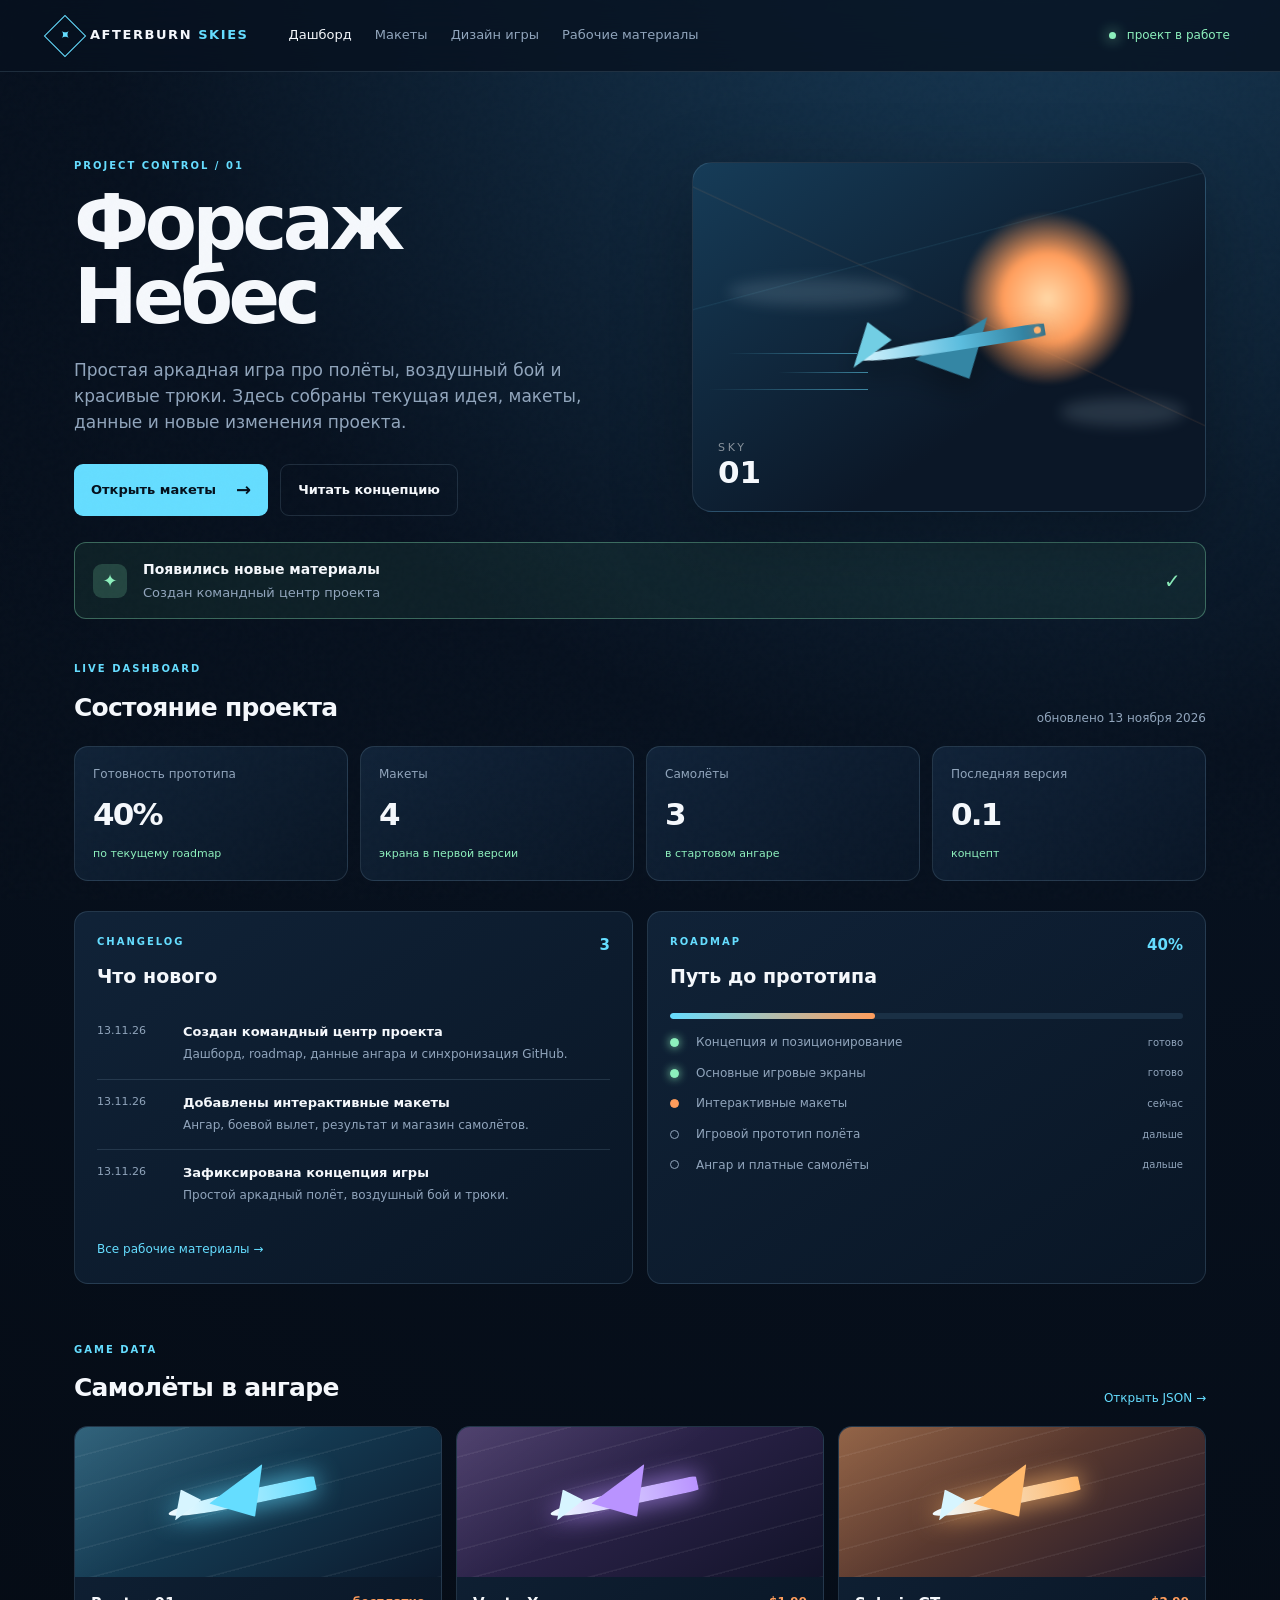
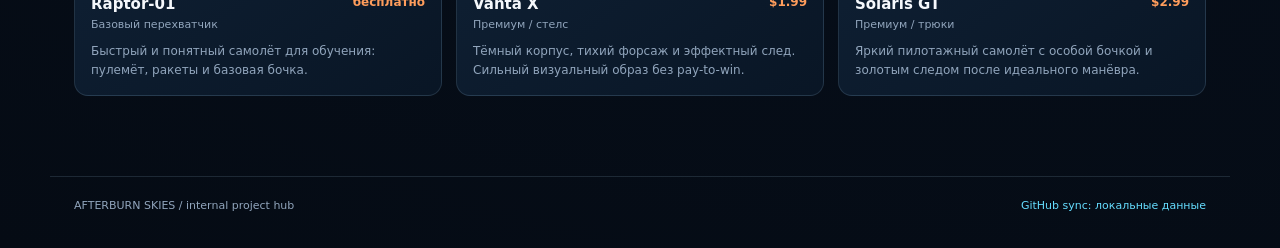
==== index.html @ 61263c46 "Create Afterburn Skies project hub and mockups" ====
<!doctype html>
<html lang="ru">
<head>
  <meta charset="utf-8">
  <meta name="viewport" content="width=device-width, initial-scale=1">
  <meta name="theme-color" content="#07111f">
  <title>Afterburn Skies — командный центр</title>
  <link rel="stylesheet" href="styles.css">
</head>
<body>
  <div class="noise"></div>
  <header class="topbar">
    <a class="brand" href="./"><span class="brand-mark">✦</span><span>AFTERBURN <em>SKIES</em></span></a>
    <nav>
      <a class="active" href="./">Дашборд</a>
      <a href="mockups/">Макеты</a>
      <a href="docs/game-design.md">Дизайн игры</a>
      <a href="docs/working-materials.md">Рабочие материалы</a>
    </nav>
    <div class="status-pill"><span class="status-dot"></span> проект в работе</div>
  </header>

  <main class="shell">
    <section class="hero">
      <div>
        <p class="eyebrow">PROJECT CONTROL / 01</p>
        <h1>Форсаж Небес</h1>
        <p class="hero-copy">Простая аркадная игра про полёты, воздушный бой и красивые трюки. Здесь собраны текущая идея, макеты, данные и новые изменения проекта.</p>
        <div class="hero-actions"><a class="button primary" href="mockups/">Открыть макеты <span>→</span></a><a class="button ghost" href="docs/game-design.md">Читать концепцию</a></div>
      </div>
      <div class="hero-art" aria-label="Декоративная иллюстрация самолёта">
        <div class="sun"></div><div class="cloud cloud-a"></div><div class="cloud cloud-b"></div>
        <div class="plane"><span class="plane-wing"></span><span class="plane-body"></span><span class="plane-tail"></span></div>
        <div class="speed-line line-a"></div><div class="speed-line line-b"></div><div class="speed-line line-c"></div>
        <div class="art-label">SKY<br><strong>01</strong></div>
      </div>
    </section>

    <section id="new" class="notice-panel hidden">
      <div class="notice-icon">✦</div><div><strong id="notice-title">Появились новые материалы</strong><p id="notice-copy">Проверьте список изменений проекта.</p></div><button id="mark-seen" class="icon-button" title="Отметить просмотренным">✓</button>
    </section>

    <section class="section-head"><div><p class="eyebrow">LIVE DASHBOARD</p><h2>Состояние проекта</h2></div><span class="updated" id="last-updated">загрузка данных…</span></section>
    <section class="metrics" id="metrics"></section>

    <section class="grid-2">
      <article class="panel updates-panel"><div class="panel-head"><div><p class="eyebrow">CHANGELOG</p><h3>Что нового</h3></div><span class="count" id="update-count">0</span></div><div id="updates" class="updates-list"></div><a class="text-link" href="docs/working-materials.md">Все рабочие материалы →</a></article>
      <article class="panel roadmap-panel"><div class="panel-head"><div><p class="eyebrow">ROADMAP</p><h3>Путь до прототипа</h3></div><span class="progress-label" id="progress-label">0%</span></div><div class="progress"><span id="progress-bar"></span></div><div id="roadmap" class="roadmap"></div></article>
    </section>

    <section class="section-head compact"><div><p class="eyebrow">GAME DATA</p><h2>Самолёты в ангаре</h2></div><a class="text-link" href="data/planes.json">Открыть JSON →</a></section>
    <section id="planes" class="planes-grid"></section>
  </main>

  <footer class="footer"><span>AFTERBURN SKIES / internal project hub</span><span id="api-status">GitHub sync: проверка…</span></footer>
  <script src="app.js"></script>
</body>
</html>
---- styles.css ----
:root{--bg:#07111f;--panel:#0d1b2d;--panel2:#12253b;--text:#f5f8fc;--muted:#91a5bc;--line:rgba(157,190,219,.16);--cyan:#65ddff;--orange:#ff9d5c;--green:#8df0bd;--shadow:0 24px 80px rgba(0,0,0,.28)}
*{box-sizing:border-box}html{scroll-behavior:smooth}body{margin:0;background:radial-gradient(circle at 80% -10%,#193e5b 0,#07111f 42%,#050b14 100%);color:var(--text);font:15px/1.55 Inter,ui-sans-serif,system-ui,-apple-system,"Segoe UI",sans-serif;min-height:100vh}.noise{position:fixed;inset:0;pointer-events:none;opacity:.035;background-image:url("data:image/svg+xml,%3Csvg viewBox='0 0 180 180' xmlns='http://www.w3.org/2000/svg'%3E%3Cfilter id='n'%3E%3CfeTurbulence type='fractalNoise' baseFrequency='.9' numOctaves='3' stitchTiles='stitch'/%3E%3C/filter%3E%3Crect width='100%25' height='100%25' filter='url(%23n)' opacity='.5'/%3E%3C/svg%3E")}.topbar{height:72px;border-bottom:1px solid var(--line);display:flex;align-items:center;gap:40px;padding:0 max(24px,calc((100% - 1180px)/2));position:sticky;top:0;z-index:10;background:rgba(7,17,31,.78);backdrop-filter:blur(18px)}.brand{display:flex;align-items:center;gap:10px;color:var(--text);text-decoration:none;font-weight:800;letter-spacing:.12em;font-size:13px;white-space:nowrap}.brand em{font-style:normal;color:var(--cyan)}.brand-mark{display:grid;place-items:center;width:30px;height:30px;border:1px solid var(--cyan);color:var(--cyan);transform:rotate(45deg);font-size:14px}.brand-mark::first-letter{transform:rotate(-45deg)}nav{display:flex;gap:23px;flex:1}nav a{color:var(--muted);text-decoration:none;font-size:13px}nav a:hover,nav a.active{color:var(--text)}.status-pill{font-size:12px;color:var(--green);white-space:nowrap}.status-dot{display:inline-block;width:7px;height:7px;background:var(--green);border-radius:50%;margin-right:7px;box-shadow:0 0 14px var(--green)}.shell{max-width:1180px;margin:auto;padding:70px 24px 80px}.hero{display:grid;grid-template-columns:1.05fr .95fr;min-height:390px;align-items:center;gap:50px}.eyebrow{font-size:10px;letter-spacing:.2em;color:var(--cyan);font-weight:800;margin:0 0 12px}.hero h1{font-size:clamp(42px,7vw,76px);line-height:.98;letter-spacing:-.06em;margin:0 0 22px;max-width:640px}.hero-copy{max-width:540px;color:var(--muted);font-size:17px}.hero-actions{display:flex;gap:12px;margin-top:28px;flex-wrap:wrap}.button{display:inline-flex;align-items:center;gap:20px;padding:12px 17px;border-radius:9px;text-decoration:none;font-weight:750;font-size:13px}.button.primary{background:var(--cyan);color:#04101c}.button.primary span{font-size:18px}.button.ghost{border:1px solid var(--line);color:var(--text)}.hero-art{height:350px;border:1px solid var(--line);border-radius:20px;overflow:hidden;position:relative;background:linear-gradient(145deg,#163c58,#0b1727 65%);box-shadow:var(--shadow)}.hero-art::before{content:"";position:absolute;inset:0;background:linear-gradient(165deg,transparent 30%,rgba(101,221,255,.08) 30.2%,transparent 30.5%),linear-gradient(25deg,transparent 55%,rgba(255,157,92,.09) 55.2%,transparent 55.5%)}.sun{position:absolute;width:175px;height:175px;border-radius:50%;right:70px;top:48px;background:radial-gradient(circle,#ffd7a6 0,#ff9d5c 36%,rgba(255,157,92,0) 70%);filter:blur(2px)}.cloud{position:absolute;height:28px;border-radius:50%;background:rgba(212,241,255,.14);filter:blur(7px)}.cloud-a{width:180px;top:115px;left:35px}.cloud-b{width:125px;top:235px;right:20px}.plane{position:absolute;left:27%;top:40%;width:230px;height:85px;transform:rotate(-9deg);filter:drop-shadow(0 14px 15px rgba(0,0,0,.35))}.plane-body{position:absolute;left:25px;top:36px;width:190px;height:14px;border-radius:100% 20% 20% 100%;background:linear-gradient(90deg,#d7f5ff,#5cbdde 55%,#25708f)}.plane-body::after{content:"";position:absolute;right:4px;top:3px;width:7px;height:7px;border-radius:50%;background:#ffb26f;box-shadow:0 0 12px #ff9d5c}.plane-wing{position:absolute;left:82px;top:22px;width:78px;height:58px;clip-path:polygon(0 52%,100% 0,65% 100%);background:#3486a4}.plane-tail{position:absolute;left:20px;top:8px;width:42px;height:43px;clip-path:polygon(0 100%,100% 50%,50% 0);background:#72cee4}.speed-line{position:absolute;height:1px;background:linear-gradient(90deg,transparent,var(--cyan));opacity:.55}.line-a{width:130px;left:34px;top:190px}.line-b{width:90px;left:85px;top:209px}.line-c{width:160px;left:15px;top:226px}.art-label{position:absolute;bottom:20px;left:25px;color:rgba(255,255,255,.5);font-size:11px;letter-spacing:.25em;line-height:1.2}.art-label strong{font-size:31px;color:var(--text);letter-spacing:0}.notice-panel{display:flex;align-items:center;gap:16px;border:1px solid rgba(141,240,189,.35);background:rgba(50,108,86,.18);border-radius:12px;padding:15px 18px;margin:10px 0 42px}.notice-panel.hidden{display:none}.notice-icon{width:34px;height:34px;display:grid;place-items:center;border-radius:9px;background:rgba(141,240,189,.18);color:var(--green);font-size:18px}.notice-panel strong{font-size:14px}.notice-panel p{margin:2px 0 0;color:var(--muted);font-size:13px}.icon-button{margin-left:auto;border:0;background:transparent;color:var(--green);font-size:20px;cursor:pointer}.section-head{display:flex;justify-content:space-between;align-items:end;margin:25px 0 18px}.section-head.compact{margin-top:58px}.section-head h2{margin:0;font-size:25px;letter-spacing:-.03em}.updated{color:var(--muted);font-size:12px}.metrics{display:grid;grid-template-columns:repeat(4,1fr);gap:12px;margin-bottom:30px}.metric,.panel,.plane-card{background:linear-gradient(145deg,rgba(18,37,59,.9),rgba(10,23,39,.9));border:1px solid var(--line);border-radius:14px}.metric{padding:18px}.metric .label{color:var(--muted);font-size:12px}.metric .value{font-size:31px;font-weight:800;letter-spacing:-.06em;margin:7px 0}.metric .meta{font-size:11px;color:var(--green)}.grid-2{display:grid;grid-template-columns:1fr 1fr;gap:14px}.panel{padding:22px;min-height:270px}.panel-head{display:flex;justify-content:space-between;align-items:start}.panel-head h3{margin:0;font-size:19px}.count,.progress-label{color:var(--cyan);font-weight:800}.updates-list{margin:18px 0}.update{display:flex;gap:12px;padding:13px 0;border-top:1px solid var(--line)}.update:first-child{border-top:0}.update-date{color:var(--muted);font-size:11px;min-width:74px}.update strong{display:block;font-size:13px}.update span{color:var(--muted);font-size:12px}.text-link{color:var(--cyan);font-size:12px;text-decoration:none}.progress{height:6px;background:#1a3045;border-radius:10px;margin:22px 0 14px;overflow:hidden}.progress span{display:block;height:100%;background:linear-gradient(90deg,var(--cyan),var(--orange));border-radius:inherit;transition:width .5s}.roadmap{display:grid;gap:12px}.roadmap-row{display:grid;grid-template-columns:16px 1fr auto;align-items:center;gap:10px;font-size:12px}.roadmap-row i{width:9px;height:9px;border:1px solid var(--muted);border-radius:50%}.roadmap-row.done i{background:var(--green);border-color:var(--green);box-shadow:0 0 10px var(--green)}.roadmap-row.current i{background:var(--orange);border-color:var(--orange)}.roadmap-row span{color:var(--muted)}.roadmap-row b{font-size:10px;color:var(--muted);font-weight:500}.planes-grid{display:grid;grid-template-columns:repeat(3,1fr);gap:14px}.plane-card{padding:0;overflow:hidden}.plane-visual{height:150px;position:relative;background:var(--plane-bg);overflow:hidden}.plane-visual::before{content:"";position:absolute;inset:0;background:linear-gradient(145deg,rgba(255,255,255,.1),transparent 45%),repeating-linear-gradient(165deg,transparent 0 28px,rgba(255,255,255,.06) 29px 30px)}.mini-plane{position:absolute;left:25%;top:43%;width:150px;height:15px;background:linear-gradient(90deg,#effaff,var(--plane-color));border-radius:100% 15% 15% 100%;transform:rotate(-12deg);box-shadow:0 0 26px var(--plane-color)}.mini-plane::before{content:"";position:absolute;left:42px;top:-22px;width:60px;height:50px;clip-path:polygon(0 55%,100% 0,70% 100%);background:var(--plane-color)}.mini-plane::after{content:"";position:absolute;left:5px;top:-14px;width:30px;height:29px;clip-path:polygon(0 100%,100% 50%,40% 0);background:#d7f5ff}.plane-info{padding:16px}.plane-top{display:flex;justify-content:space-between;gap:8px}.plane-name{font-weight:800}.plane-type{color:var(--muted);font-size:11px}.plane-price{color:var(--orange);font-weight:800;font-size:12px}.plane-info p{margin:9px 0 0;color:var(--muted);font-size:12px}.footer{max-width:1180px;margin:auto;padding:20px 24px 34px;border-top:1px solid var(--line);display:flex;justify-content:space-between;color:var(--muted);font-size:11px}.footer span:last-child{color:var(--cyan)}
@media(max-width:820px){.topbar{gap:18px;padding:0 18px}.topbar nav{display:none}.shell{padding:45px 18px}.hero{grid-template-columns:1fr;gap:28px}.hero-art{height:270px}.metrics{grid-template-columns:repeat(2,1fr)}.grid-2{grid-template-columns:1fr}.planes-grid{grid-template-columns:1fr 1fr}}@media(max-width:500px){.status-pill{display:none}.hero h1{font-size:48px}.metrics,.planes-grid{grid-template-columns:1fr}.footer{display:block}.footer span{display:block;margin-bottom:8px}}
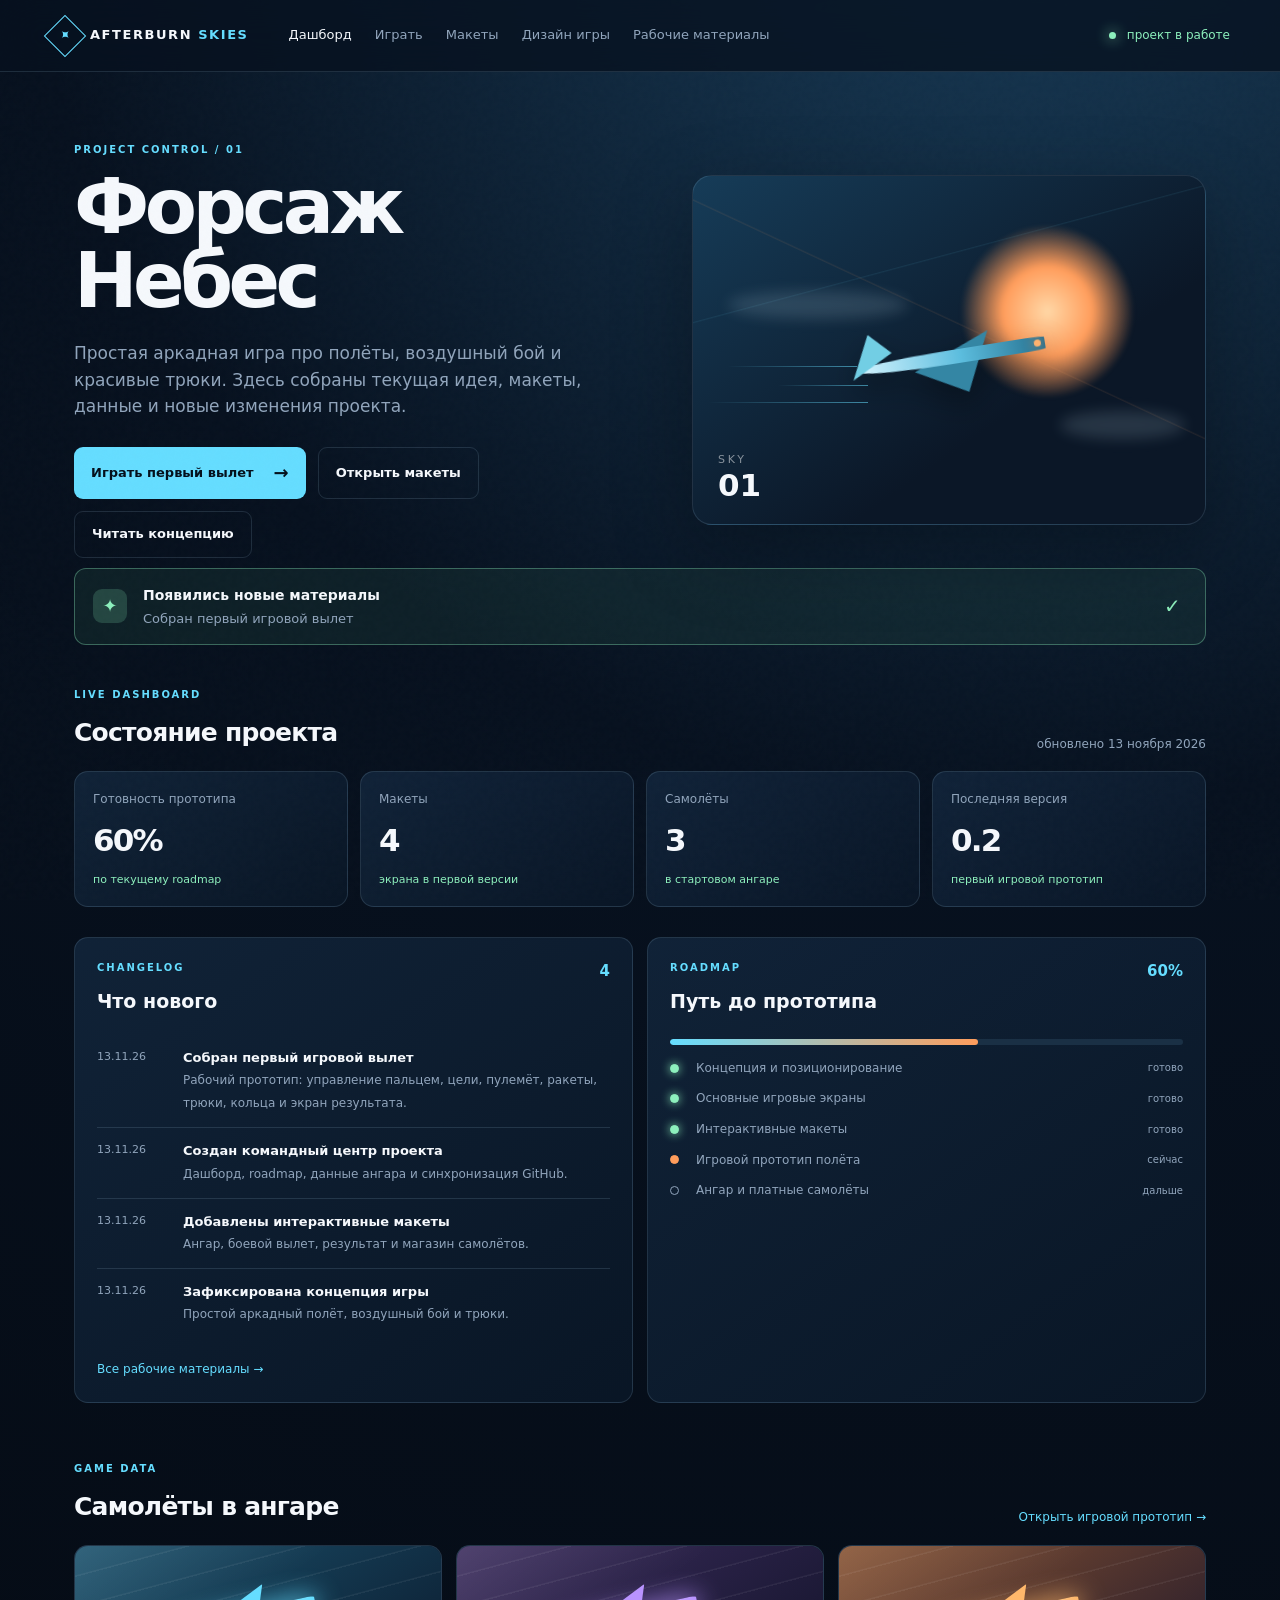
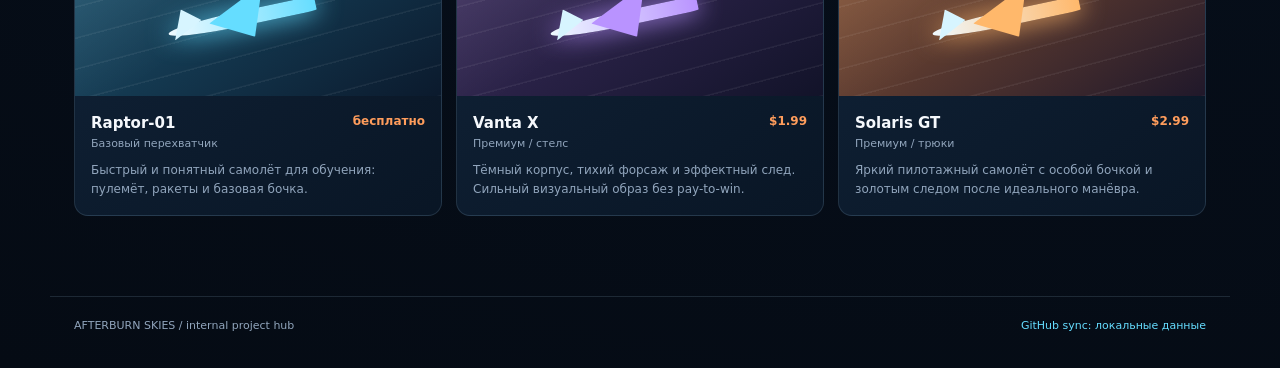
==== commit ce4cde16: "Build first playable Afterburn flight prototype" ====
--- a/index.html
+++ b/index.html
@@ -13,6 +13,7 @@
     <a class="brand" href="./"><span class="brand-mark">✦</span><span>AFTERBURN <em>SKIES</em></span></a>
     <nav>
       <a class="active" href="./">Дашборд</a>
+      <a href="game/">Играть</a>
       <a href="mockups/">Макеты</a>
       <a href="docs/game-design.md">Дизайн игры</a>
       <a href="docs/working-materials.md">Рабочие материалы</a>
@@ -26,7 +27,7 @@
         <p class="eyebrow">PROJECT CONTROL / 01</p>
         <h1>Форсаж Небес</h1>
         <p class="hero-copy">Простая аркадная игра про полёты, воздушный бой и красивые трюки. Здесь собраны текущая идея, макеты, данные и новые изменения проекта.</p>
-        <div class="hero-actions"><a class="button primary" href="mockups/">Открыть макеты <span>→</span></a><a class="button ghost" href="docs/game-design.md">Читать концепцию</a></div>
+        <div class="hero-actions"><a class="button primary" href="game/">Играть первый вылет <span>→</span></a><a class="button ghost" href="mockups/">Открыть макеты</a><a class="button ghost" href="docs/game-design.md">Читать концепцию</a></div>
       </div>
       <div class="hero-art" aria-label="Декоративная иллюстрация самолёта">
         <div class="sun"></div><div class="cloud cloud-a"></div><div class="cloud cloud-b"></div>
@@ -48,7 +49,7 @@
       <article class="panel roadmap-panel"><div class="panel-head"><div><p class="eyebrow">ROADMAP</p><h3>Путь до прототипа</h3></div><span class="progress-label" id="progress-label">0%</span></div><div class="progress"><span id="progress-bar"></span></div><div id="roadmap" class="roadmap"></div></article>
     </section>
 
-    <section class="section-head compact"><div><p class="eyebrow">GAME DATA</p><h2>Самолёты в ангаре</h2></div><a class="text-link" href="data/planes.json">Открыть JSON →</a></section>
+    <section class="section-head compact"><div><p class="eyebrow">GAME DATA</p><h2>Самолёты в ангаре</h2></div><a class="text-link" href="game/">Открыть игровой прототип →</a></section>
     <section id="planes" class="planes-grid"></section>
   </main>
 
